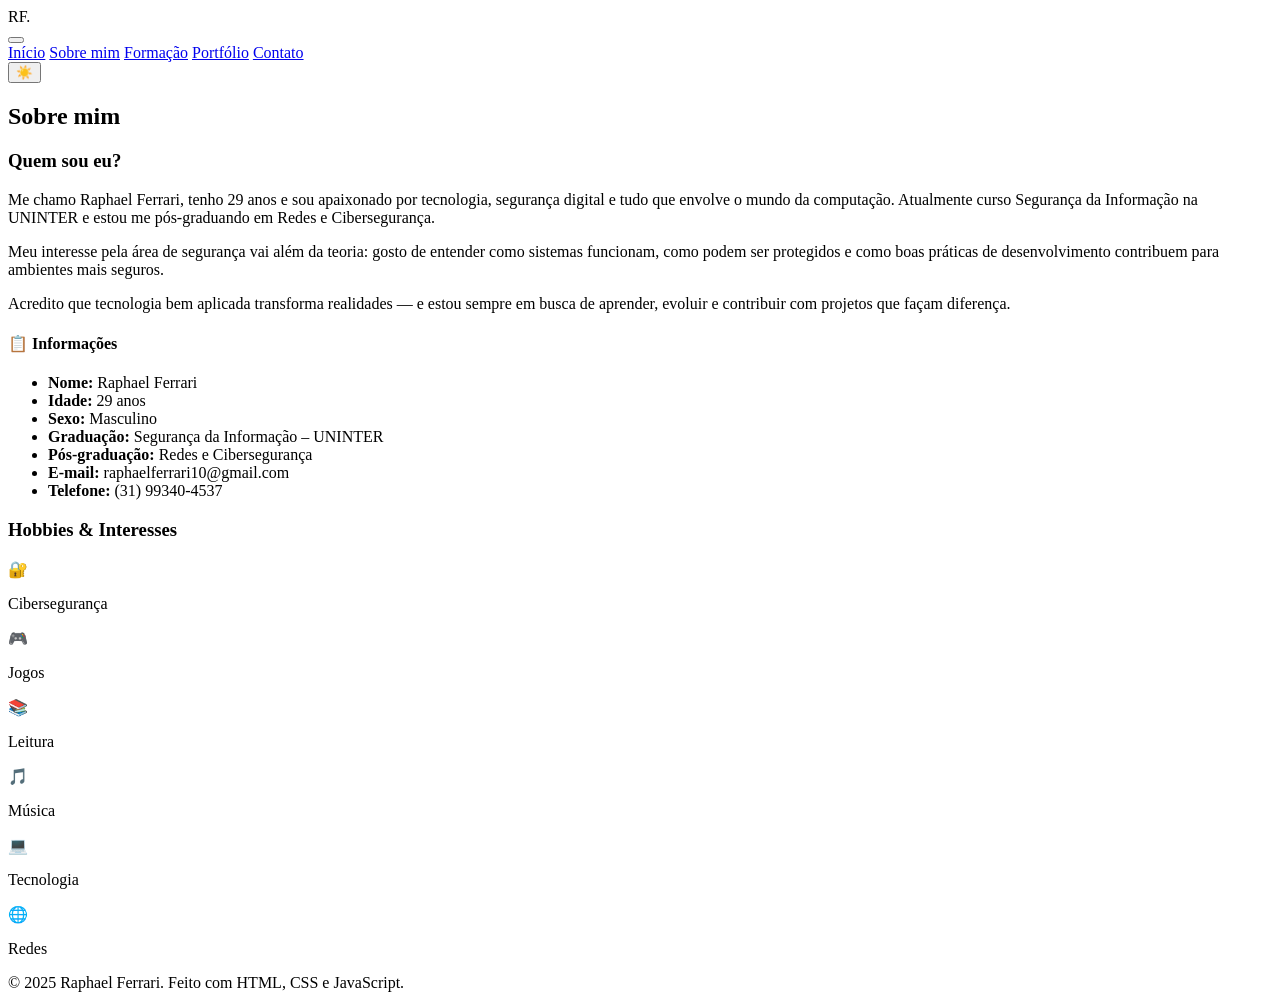
==== sobre.html @ 941806a2 "Add files via upload" ====
<!DOCTYPE html>
<html lang="pt-BR">
<head>
  <meta charset="UTF-8" />
  <meta name="viewport" content="width=device-width, initial-scale=1.0" />
  <title>Sobre mim | Raphael Ferrari</title>
  <link rel="preconnect" href="https://fonts.googleapis.com" />
  <link href="https://fonts.googleapis.com/css2?family=Syne:wght@400;600;700;800&family=DM+Sans:wght@300;400;500&display=swap" rel="stylesheet" />
  <link rel="stylesheet" href="css/style.css" />
</head>
<body class="dark">

  <!-- ===== MENU DE NAVEGAÇÃO ===== -->
  <header class="navbar">
    <div class="nav-brand">RF<span class="dot">.</span></div>

    <button class="hamburger" id="hamburger" aria-label="Abrir menu">
      <span></span><span></span><span></span>
    </button>

    <nav class="nav-links" id="navLinks">
      <a href="index.html">Início</a>
      <a href="sobre.html" class="active">Sobre mim</a>
      <a href="formacao.html">Formação</a>
      <a href="portfolio.html">Portfólio</a>
      <a href="contato.html">Contato</a>
    </nav>

    <button class="theme-toggle" id="themeToggle" aria-label="Alternar tema">
      <span id="themeIcon">☀️</span>
    </button>
  </header>

  <!-- ===== CONTEÚDO PRINCIPAL ===== -->
  <main class="page-content">

    <!-- Cabeçalho da seção -->
    <section class="section-header">
      <h2 class="section-title">Sobre <span class="accent">mim</span></h2>
      <div class="section-line"></div>
    </section>

    <!-- Grade com texto de apresentação e card de informações -->
    <section class="about-grid">

      <!-- Texto de apresentação pessoal -->
      <div class="about-text">
        <h3>Quem sou eu?</h3>
        <p>
          Me chamo Raphael Ferrari, tenho 29 anos e sou apaixonado por tecnologia,
          segurança digital e tudo que envolve o mundo da computação. Atualmente curso
          Segurança da Informação na UNINTER e estou me pós-graduando em Redes e
          Cibersegurança.
        </p>
        <p>
          Meu interesse pela área de segurança vai além da teoria: gosto de entender
          como sistemas funcionam, como podem ser protegidos e como boas práticas de
          desenvolvimento contribuem para ambientes mais seguros.
        </p>
        <p>
          Acredito que tecnologia bem aplicada transforma realidades — e estou sempre
          em busca de aprender, evoluir e contribuir com projetos que façam diferença.
        </p>
      </div>

      <!-- Card lateral com informações rápidas -->
      <div class="about-info">
        <div class="info-card">
          <h4>📋 Informações</h4>
          <ul class="info-list">
            <li><strong>Nome:</strong> Raphael Ferrari</li>
            <li><strong>Idade:</strong> 29 anos</li>
            <li><strong>Sexo:</strong> Masculino</li>
            <li><strong>Graduação:</strong> Segurança da Informação – UNINTER</li>
            <li><strong>Pós-graduação:</strong> Redes e Cibersegurança</li>
            <li><strong>E-mail:</strong> raphaelferrari10@gmail.com</li>
            <li><strong>Telefone:</strong> (31) 99340-4537</li>
          </ul>
        </div>
      </div>
    </section>

    <!-- Seção de hobbies e interesses pessoais -->
    <section class="hobbies-section">
      <h3 class="sub-title">Hobbies &amp; Interesses</h3>
      <div class="hobbies-grid">
        <div class="hobby-card">
          <span class="hobby-icon">🔐</span>
          <p>Cibersegurança</p>
        </div>
        <div class="hobby-card">
          <span class="hobby-icon">🎮</span>
          <p>Jogos</p>
        </div>
        <div class="hobby-card">
          <span class="hobby-icon">📚</span>
          <p>Leitura</p>
        </div>
        <div class="hobby-card">
          <span class="hobby-icon">🎵</span>
          <p>Música</p>
        </div>
        <div class="hobby-card">
          <span class="hobby-icon">💻</span>
          <p>Tecnologia</p>
        </div>
        <div class="hobby-card">
          <span class="hobby-icon">🌐</span>
          <p>Redes</p>
        </div>
      </div>
    </section>

  </main>

  <footer class="footer">
    <p>© 2025 Raphael Ferrari. Feito com HTML, CSS e JavaScript.</p>
  </footer>

  <script src="js/main.js"></script>
</body>
</html>
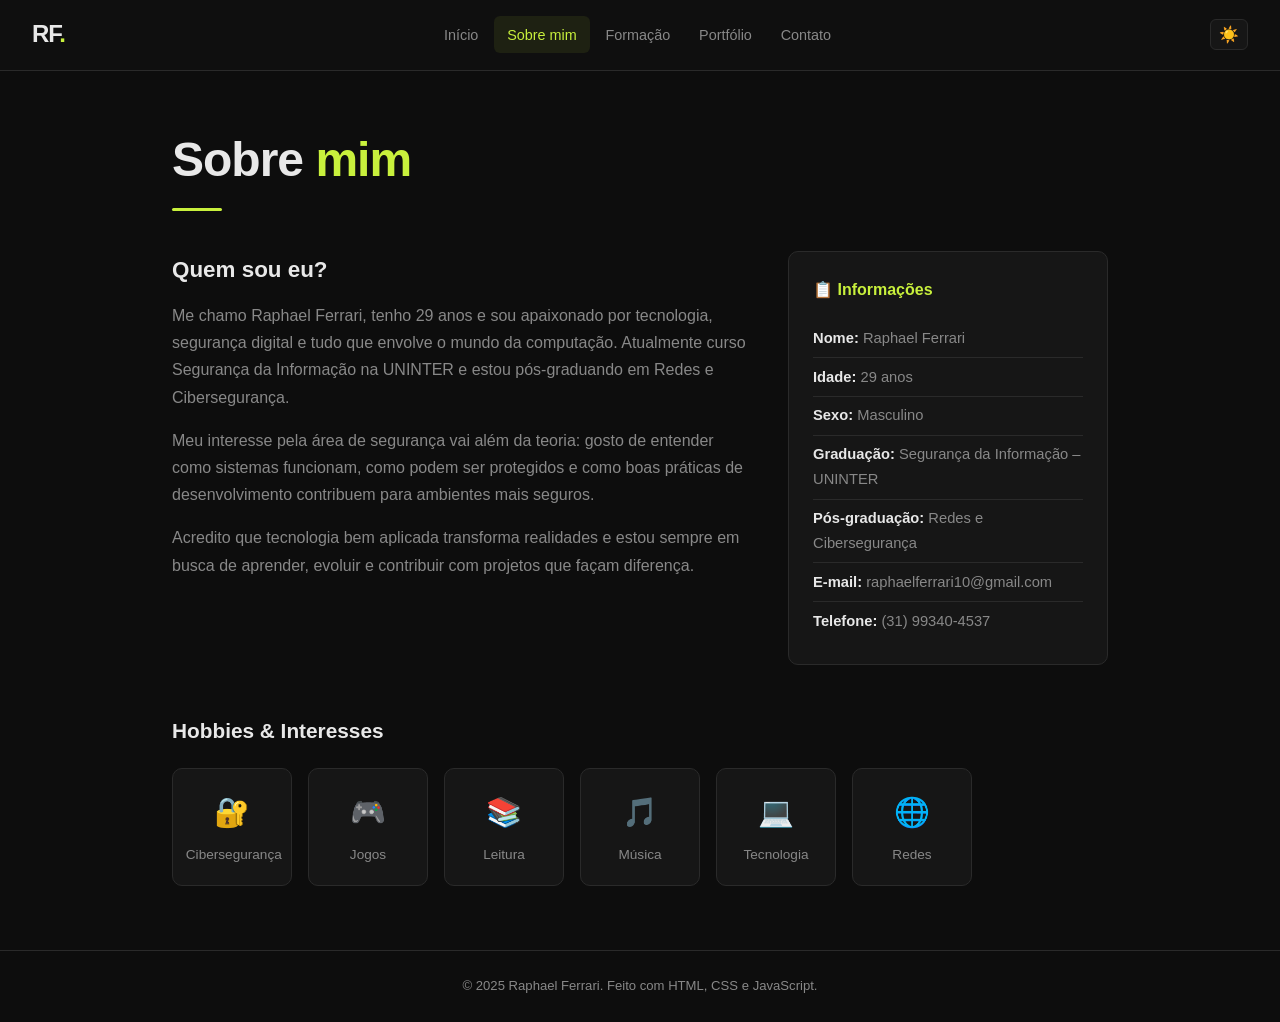
==== commit 1c8884d6: "Update sobre.html" ====
--- a/sobre.html
+++ b/sobre.html
@@ -49,7 +49,7 @@
         <p>
           Me chamo Raphael Ferrari, tenho 29 anos e sou apaixonado por tecnologia,
           segurança digital e tudo que envolve o mundo da computação. Atualmente curso
-          Segurança da Informação na UNINTER e estou me pós-graduando em Redes e
+          Segurança da Informação na UNINTER e estou pós-graduando em Redes e
           Cibersegurança.
         </p>
         <p>
@@ -58,7 +58,7 @@
           desenvolvimento contribuem para ambientes mais seguros.
         </p>
         <p>
-          Acredito que tecnologia bem aplicada transforma realidades — e estou sempre
+          Acredito que tecnologia bem aplicada transforma realidades e estou sempre
           em busca de aprender, evoluir e contribuir com projetos que façam diferença.
         </p>
       </div>
--- a/css/style.css
+++ b/css/style.css
@@ -0,0 +1,706 @@
+/* Variáveis de cor e tema */
+:root {
+  --bg:         #0d0d0d;
+  --bg-card:    #161616;
+  --bg-nav:     #111111ee;
+  --border:     #2a2a2a;
+  --text:       #e8e8e8;
+  --text-muted: #888;
+  --accent:     #c8f03c;
+  --accent-dark:#9bbf20;
+  --font-title: 'Syne', sans-serif;
+  --font-body:  'DM Sans', sans-serif;
+  --radius:     10px;
+  --trans:      0.3s ease;
+}
+
+/* Tema claro */
+body.light {
+  --bg:         #f5f5f0;
+  --bg-card:    #ffffff;
+  --bg-nav:     #ffffffee;
+  --border:     #e0e0e0;
+  --text:       #1a1a1a;
+  --text-muted: #666;
+}
+
+/* Reset básico */
+*, *::before, *::after {
+  box-sizing: border-box;
+  margin: 0;
+  padding: 0;
+}
+
+html { scroll-behavior: smooth; }
+
+body {
+  background: var(--bg);
+  color: var(--text);
+  font-family: var(--font-body);
+  font-size: 1rem;
+  line-height: 1.7;
+  transition: background var(--trans), color var(--trans);
+  min-height: 100vh;
+  display: flex;
+  flex-direction: column;
+}
+
+main { flex: 1; }
+
+a { color: var(--accent); text-decoration: none; }
+a:hover { text-decoration: underline; }
+ul { list-style: none; }
+
+/* ---- NAVBAR ---- */
+.navbar {
+  position: sticky;
+  top: 0;
+  z-index: 100;
+  background: var(--bg-nav);
+  backdrop-filter: blur(12px);
+  border-bottom: 1px solid var(--border);
+  display: flex;
+  align-items: center;
+  justify-content: space-between;
+  padding: 0.9rem 2rem;
+  gap: 1rem;
+}
+
+.nav-brand {
+  font-family: var(--font-title);
+  font-size: 1.5rem;
+  font-weight: 800;
+  color: var(--text);
+  letter-spacing: -1px;
+  flex-shrink: 0;
+}
+
+.nav-brand .dot { color: var(--accent); }
+
+.nav-links { display: flex; gap: 0.2rem; }
+
+.nav-links a {
+  color: var(--text-muted);
+  font-size: 0.9rem;
+  font-weight: 500;
+  padding: 0.4rem 0.8rem;
+  border-radius: 6px;
+  transition: color var(--trans), background var(--trans);
+}
+
+.nav-links a:hover,
+.nav-links a.active {
+  color: var(--accent);
+  background: rgba(200, 240, 60, 0.08);
+  text-decoration: none;
+}
+
+.hamburger {
+  display: none;
+  flex-direction: column;
+  gap: 5px;
+  background: none;
+  border: none;
+  cursor: pointer;
+  padding: 4px;
+}
+
+.hamburger span {
+  display: block;
+  width: 22px;
+  height: 2px;
+  background: var(--text);
+  border-radius: 2px;
+  transition: var(--trans);
+}
+
+.theme-toggle {
+  background: var(--bg-card);
+  border: 1px solid var(--border);
+  border-radius: 6px;
+  padding: 0.3rem 0.5rem;
+  cursor: pointer;
+  font-size: 1rem;
+  flex-shrink: 0;
+  transition: background var(--trans);
+}
+
+.theme-toggle:hover { background: var(--border); }
+
+/* ---- BOTÕES ---- */
+.btn-primary {
+  display: inline-block;
+  background: var(--accent);
+  color: #111;
+  font-family: var(--font-title);
+  font-weight: 700;
+  font-size: 0.9rem;
+  padding: 0.7rem 1.6rem;
+  border-radius: var(--radius);
+  border: none;
+  cursor: pointer;
+  transition: background var(--trans), transform 0.15s;
+  text-decoration: none;
+}
+
+.btn-primary:hover {
+  background: var(--accent-dark);
+  transform: translateY(-2px);
+  text-decoration: none;
+}
+
+.btn-secondary {
+  display: inline-block;
+  background: transparent;
+  color: var(--text);
+  font-family: var(--font-title);
+  font-weight: 600;
+  font-size: 0.9rem;
+  padding: 0.7rem 1.6rem;
+  border-radius: var(--radius);
+  border: 1px solid var(--border);
+  cursor: pointer;
+  transition: border-color var(--trans), color var(--trans);
+  text-decoration: none;
+}
+
+.btn-secondary:hover {
+  border-color: var(--accent);
+  color: var(--accent);
+  text-decoration: none;
+}
+
+.btn-full { width: 100%; text-align: center; font-size: 1rem; padding: 0.9rem; }
+
+/* ---- HERO ---- */
+.hero {
+  display: flex;
+  align-items: center;
+  justify-content: space-between;
+  gap: 3rem;
+  padding: 5rem 2rem 4rem;
+  max-width: 1100px;
+  margin: 0 auto;
+  min-height: calc(100vh - 64px);
+}
+
+.hero-greeting {
+  color: var(--accent);
+  font-size: 0.95rem;
+  font-weight: 500;
+  letter-spacing: 2px;
+  text-transform: uppercase;
+  margin-bottom: 0.5rem;
+}
+
+.hero-name {
+  font-family: var(--font-title);
+  font-size: clamp(2.8rem, 6vw, 5rem);
+  font-weight: 800;
+  line-height: 1.05;
+  letter-spacing: -2px;
+  margin-bottom: 0.5rem;
+}
+
+.hero-name .accent { color: var(--accent); }
+
+.hero-role {
+  font-size: 1.05rem;
+  color: var(--text-muted);
+  margin-bottom: 1.2rem;
+}
+
+.hero-desc {
+  color: var(--text-muted);
+  font-size: 0.98rem;
+  margin-bottom: 2rem;
+  max-width: 440px;
+}
+
+.hero-actions { display: flex; gap: 1rem; flex-wrap: wrap; }
+
+.hero-visual { flex-shrink: 0; }
+
+.avatar-ring {
+  width: 240px;
+  height: 240px;
+  border-radius: 50%;
+  background: conic-gradient(var(--accent), transparent 60%, var(--accent));
+  display: flex;
+  align-items: center;
+  justify-content: center;
+  animation: spin 10s linear infinite;
+}
+
+.avatar-inner {
+  width: 220px;
+  height: 220px;
+  border-radius: 50%;
+  background: var(--bg-card);
+  display: flex;
+  align-items: center;
+  justify-content: center;
+  font-size: 5rem;
+}
+
+@keyframes spin {
+  from { transform: rotate(0deg); }
+  to   { transform: rotate(360deg); }
+}
+
+/* ---- PÁGINAS INTERNAS ---- */
+.page-content {
+  max-width: 1000px;
+  margin: 0 auto;
+  padding: 3rem 2rem 4rem;
+}
+
+.section-header { margin-bottom: 2.5rem; }
+
+.section-title {
+  font-family: var(--font-title);
+  font-size: clamp(2rem, 4vw, 3rem);
+  font-weight: 800;
+  letter-spacing: -1px;
+  margin-bottom: 0.5rem;
+}
+
+.section-title .accent { color: var(--accent); }
+
+.section-line {
+  width: 50px;
+  height: 3px;
+  background: var(--accent);
+  border-radius: 2px;
+  margin-bottom: 0.8rem;
+}
+
+.section-desc { color: var(--text-muted); }
+
+.sub-title {
+  font-family: var(--font-title);
+  font-size: 1.3rem;
+  font-weight: 700;
+  margin-bottom: 1.2rem;
+}
+
+/* ---- SOBRE MIM ---- */
+.about-grid {
+  display: grid;
+  grid-template-columns: 1fr 320px;
+  gap: 2rem;
+  margin-bottom: 3rem;
+}
+
+.about-text h3 {
+  font-family: var(--font-title);
+  font-size: 1.4rem;
+  margin-bottom: 0.8rem;
+}
+
+.about-text p {
+  color: var(--text-muted);
+  margin-bottom: 1rem;
+}
+
+.info-card {
+  background: var(--bg-card);
+  border: 1px solid var(--border);
+  border-radius: var(--radius);
+  padding: 1.5rem;
+}
+
+.info-card h4 {
+  font-family: var(--font-title);
+  margin-bottom: 1rem;
+  color: var(--accent);
+}
+
+.info-list li {
+  padding: 0.4rem 0;
+  border-bottom: 1px solid var(--border);
+  font-size: 0.92rem;
+  color: var(--text-muted);
+}
+
+.info-list li:last-child { border-bottom: none; }
+.info-list strong { color: var(--text); }
+
+.hobbies-section { margin-top: 2rem; }
+
+.hobbies-grid {
+  display: grid;
+  grid-template-columns: repeat(auto-fill, minmax(120px, 1fr));
+  gap: 1rem;
+}
+
+.hobby-card {
+  background: var(--bg-card);
+  border: 1px solid var(--border);
+  border-radius: var(--radius);
+  padding: 1.2rem 0.8rem;
+  text-align: center;
+  transition: border-color var(--trans), transform 0.15s;
+  cursor: default;
+}
+
+.hobby-card:hover {
+  border-color: var(--accent);
+  transform: translateY(-3px);
+}
+
+.hobby-icon { font-size: 1.8rem; display: block; margin-bottom: 0.4rem; }
+.hobby-card p { font-size: 0.85rem; color: var(--text-muted); }
+
+/* ---- FORMAÇÃO ---- */
+.timeline-section { margin-bottom: 3rem; }
+
+.timeline {
+  position: relative;
+  padding-left: 1.5rem;
+}
+
+.timeline::before {
+  content: '';
+  position: absolute;
+  left: 6px;
+  top: 0;
+  bottom: 0;
+  width: 2px;
+  background: var(--border);
+}
+
+.timeline-item {
+  position: relative;
+  margin-bottom: 2rem;
+  padding-left: 1.5rem;
+}
+
+.timeline-dot {
+  position: absolute;
+  left: -1.55rem;
+  top: 4px;
+  width: 14px;
+  height: 14px;
+  border-radius: 50%;
+  background: var(--accent);
+  border: 3px solid var(--bg);
+}
+
+.timeline-content {
+  background: var(--bg-card);
+  border: 1px solid var(--border);
+  border-radius: var(--radius);
+  padding: 1.2rem 1.4rem;
+}
+
+.timeline-date {
+  font-size: 0.78rem;
+  color: var(--accent);
+  font-weight: 600;
+  letter-spacing: 1px;
+  text-transform: uppercase;
+  display: block;
+  margin-bottom: 0.3rem;
+}
+
+.timeline-content h4 {
+  font-family: var(--font-title);
+  font-size: 1.1rem;
+  margin-bottom: 0.2rem;
+}
+
+.timeline-inst {
+  font-size: 0.85rem;
+  color: var(--text-muted);
+  margin-bottom: 0.5rem;
+}
+
+.timeline-content p:last-child {
+  color: var(--text-muted);
+  font-size: 0.9rem;
+}
+
+.courses-section { margin-bottom: 3rem; }
+
+.courses-grid {
+  display: grid;
+  grid-template-columns: repeat(auto-fill, minmax(220px, 1fr));
+  gap: 1rem;
+}
+
+.course-card {
+  background: var(--bg-card);
+  border: 1px solid var(--border);
+  border-radius: var(--radius);
+  padding: 1.2rem;
+  transition: border-color var(--trans);
+}
+
+.course-card:hover { border-color: var(--accent); }
+
+.course-card h4 {
+  font-family: var(--font-title);
+  font-size: 0.95rem;
+  margin-bottom: 0.2rem;
+}
+
+.course-provider {
+  font-size: 0.78rem;
+  color: var(--accent);
+  margin-bottom: 0.5rem;
+}
+
+.course-card p {
+  font-size: 0.85rem;
+  color: var(--text-muted);
+  margin-bottom: 0.8rem;
+}
+
+.course-badge {
+  display: inline-block;
+  background: rgba(200, 240, 60, 0.12);
+  color: var(--accent);
+  font-size: 0.72rem;
+  font-weight: 600;
+  padding: 0.2rem 0.6rem;
+  border-radius: 4px;
+}
+
+.languages-section { margin-bottom: 2rem; }
+
+.lang-grid {
+  display: flex;
+  flex-direction: column;
+  gap: 1.2rem;
+  max-width: 500px;
+}
+
+.lang-header {
+  display: flex;
+  justify-content: space-between;
+  font-size: 0.9rem;
+  margin-bottom: 0.4rem;
+}
+
+.lang-header span:last-child { color: var(--text-muted); font-size: 0.82rem; }
+
+.lang-bar {
+  background: var(--border);
+  border-radius: 4px;
+  height: 6px;
+  overflow: hidden;
+}
+
+.lang-fill {
+  height: 100%;
+  background: var(--accent);
+  border-radius: 4px;
+}
+
+/* ---- CONTATO ---- */
+.contact-wrapper {
+  display: grid;
+  grid-template-columns: 280px 1fr;
+  gap: 2.5rem;
+  align-items: start;
+}
+
+.contact-info h3 {
+  font-family: var(--font-title);
+  font-size: 1.2rem;
+  margin-bottom: 1.5rem;
+}
+
+.contact-item {
+  display: flex;
+  gap: 1rem;
+  margin-bottom: 1.5rem;
+  align-items: flex-start;
+}
+
+.contact-icon { font-size: 1.4rem; flex-shrink: 0; margin-top: 2px; }
+.contact-item strong { display: block; font-size: 0.85rem; margin-bottom: 0.1rem; }
+.contact-item p { color: var(--text-muted); font-size: 0.9rem; }
+
+.form-group {
+  margin-bottom: 1.3rem;
+  display: flex;
+  flex-direction: column;
+  gap: 0.4rem;
+}
+
+.form-group label { font-size: 0.88rem; font-weight: 500; }
+
+.form-group input,
+.form-group textarea {
+  background: var(--bg-card);
+  border: 1px solid var(--border);
+  border-radius: var(--radius);
+  color: var(--text);
+  font-family: var(--font-body);
+  font-size: 0.95rem;
+  padding: 0.75rem 1rem;
+  transition: border-color var(--trans);
+  resize: vertical;
+  width: 100%;
+}
+
+.form-group input:focus,
+.form-group textarea:focus {
+  outline: none;
+  border-color: var(--accent);
+}
+
+.error-msg { font-size: 0.78rem; color: #ff6b6b; min-height: 1rem; }
+.input-error { border-color: #ff6b6b !important; }
+
+/* ---- MODAL ---- */
+.modal {
+  position: fixed;
+  inset: 0;
+  background: rgba(0, 0, 0, 0.7);
+  display: flex;
+  align-items: center;
+  justify-content: center;
+  z-index: 200;
+}
+
+.modal.hidden { display: none; }
+
+.modal-box {
+  background: var(--bg-card);
+  border: 1px solid var(--accent);
+  border-radius: calc(var(--radius) * 1.5);
+  padding: 2.5rem;
+  text-align: center;
+  max-width: 360px;
+  width: 90%;
+  animation: popIn 0.3s ease;
+}
+
+@keyframes popIn {
+  from { transform: scale(0.85); opacity: 0; }
+  to   { transform: scale(1);    opacity: 1; }
+}
+
+.modal-icon { font-size: 3rem; display: block; margin-bottom: 1rem; }
+
+.modal-box h3 {
+  font-family: var(--font-title);
+  font-size: 1.4rem;
+  margin-bottom: 0.5rem;
+}
+
+.modal-box p { color: var(--text-muted); font-size: 0.95rem; margin-bottom: 1.5rem; }
+
+/* ---- RODAPÉ ---- */
+.footer {
+  border-top: 1px solid var(--border);
+  text-align: center;
+  padding: 1.5rem 2rem;
+  font-size: 0.82rem;
+  color: var(--text-muted);
+}
+
+/* ---- RESPONSIVO ---- */
+@media (max-width: 768px) {
+  .hamburger { display: flex; }
+
+  .nav-links {
+    display: none;
+    position: absolute;
+    top: 64px;
+    left: 0;
+    right: 0;
+    background: var(--bg-nav);
+    flex-direction: column;
+    padding: 1rem 2rem;
+    border-bottom: 1px solid var(--border);
+  }
+
+  .nav-links.open { display: flex; }
+
+  .hero {
+    flex-direction: column;
+    text-align: center;
+    padding: 3rem 1.5rem;
+    min-height: auto;
+    gap: 2rem;
+  }
+
+  .hero-actions { justify-content: center; }
+  .hero-desc { max-width: 100%; }
+
+  .avatar-ring { width: 160px; height: 160px; }
+  .avatar-inner { width: 146px; height: 146px; font-size: 3.5rem; }
+
+  .about-grid { grid-template-columns: 1fr; }
+  .contact-wrapper { grid-template-columns: 1fr; }
+}
+
+/* ---- PORTFÓLIO ---- */
+.projects-grid {
+  display: grid;
+  grid-template-columns: repeat(auto-fill, minmax(280px, 1fr));
+  gap: 1.2rem;
+}
+
+.project-card {
+  background: var(--bg-card);
+  border: 1px solid var(--border);
+  border-radius: var(--radius);
+  padding: 1.5rem;
+  transition: border-color var(--trans), transform 0.15s;
+  display: flex;
+  flex-direction: column;
+}
+
+.project-card:hover {
+  border-color: var(--accent);
+  transform: translateY(-4px);
+}
+
+.project-card.featured {
+  border-color: var(--accent);
+  background: rgba(200, 240, 60, 0.04);
+}
+
+.project-icon { font-size: 2rem; margin-bottom: 0.8rem; }
+
+.project-card h4 {
+  font-family: var(--font-title);
+  font-size: 1.05rem;
+  margin-bottom: 0.5rem;
+}
+
+.project-card p {
+  font-size: 0.88rem;
+  color: var(--text-muted);
+  flex: 1;
+  margin-bottom: 1rem;
+}
+
+.project-tags {
+  display: flex;
+  flex-wrap: wrap;
+  gap: 0.4rem;
+  margin-bottom: 1rem;
+}
+
+.tag {
+  background: rgba(200, 240, 60, 0.1);
+  color: var(--accent);
+  font-size: 0.72rem;
+  font-weight: 600;
+  padding: 0.2rem 0.5rem;
+  border-radius: 4px;
+}
+
+.proj-link {
+  font-size: 0.85rem;
+  font-weight: 600;
+  color: var(--accent);
+}
+
+.proj-link:hover { opacity: 0.7; text-decoration: none; }
